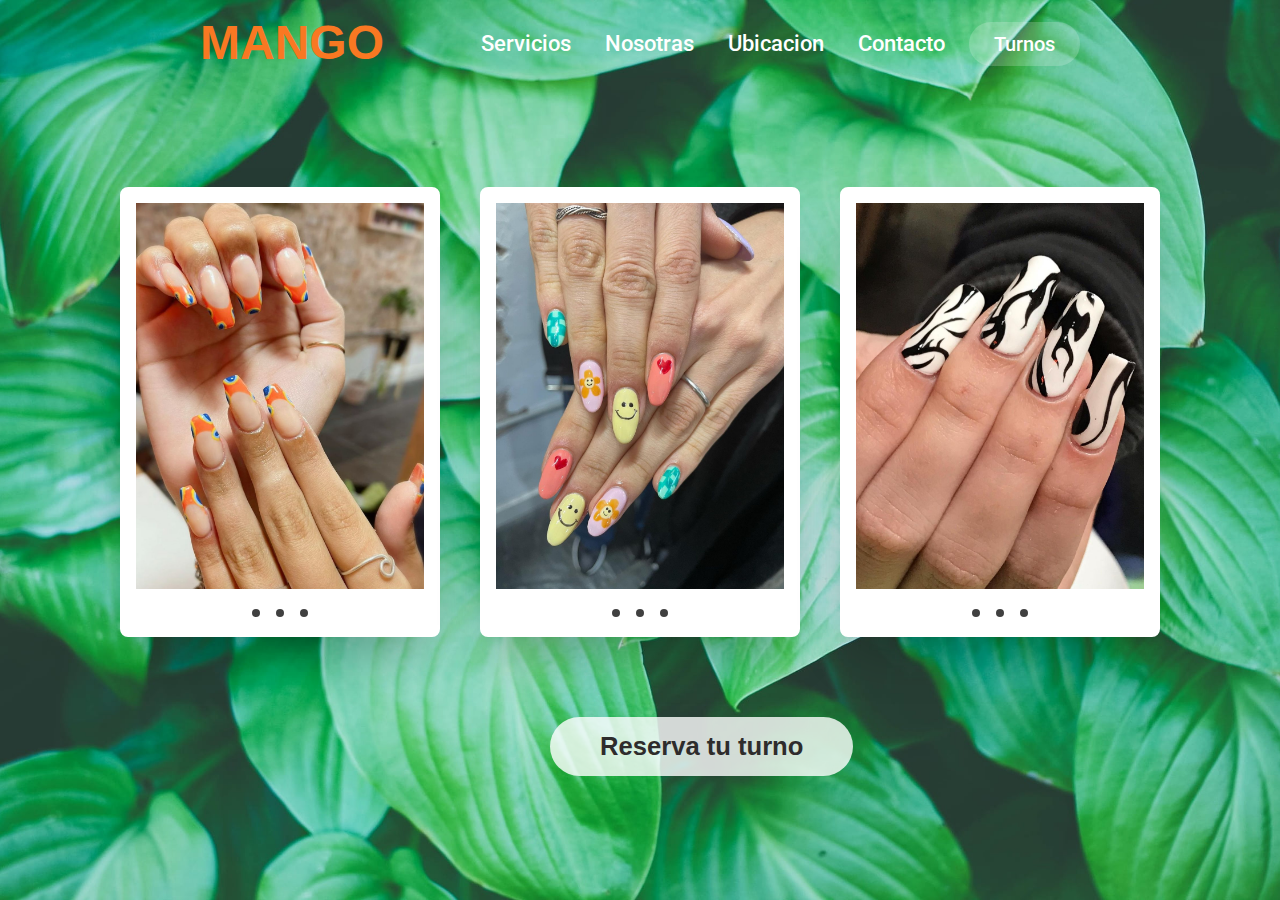
==== index.html @ bdb50934 "Index Realizado Service Incompleto" ====
<!DOCTYPE html>
<html lang="es">
  <head>
    <meta charset="UTF-8" />
    <meta http-equiv="X-UA-Compatible" content="IE=edge" />
    <meta name="viewport" content="width=device-width, initial-scale=1.0" />
    <link rel="stylesheet" href="css/styles.css" />
    <link
      rel="stylesheet"
      href="https://cdnjs.cloudflare.com/ajax/libs/font-awesome/6.4.0/css/all.min.css"
      integrity="sha512-iecdLmaskl7CVkqkXNQ/ZH/XLlvWZOJyj7Yy7tcenmpD1ypASozpmT/E0iPtmFIB46ZmdtAc9eNBvH0H/ZpiBw=="
      crossorigin="anonymous"
      referrerpolicy="no-referrer"
    />
    <title>Mango Nails&Beauty</title>
  </head>
  <body>
    <header>
      <a href="index.html" class="brand">MANGO</a>
      <div class="menu-btn"></div>
      <div class="navigation">
        <div class="navigation-items">
          <a href="service.html">Servicios</a>
          <a href="#">Nosotras</a>
          <a href="#">Ubicacion</a>
          <a href="#">Contacto</a>
          <a href="https://test123.nicasys.ar/" class="btn-turnos">Turnos</a>
        </div>
      </div>
    </header>

    <section class="home">
      <div class="content">
        <div class="slider-wrapper slider-pmaxwmarg">
          <div class="slider">
            <img
              src="img/uñas/258751448_1305770266519343_3861193756973970611_n.jpg"
              alt="uñas1"
              class="slide1"
              id="slide1"
            />
            <img
              src="img/uñas/291589480_1054004661915465_8070044350767184376_n.jpg"
              alt="uñas2"
              class="slide2"
              id="slide2"
            />
            <img
              src="img/uñas/291605928_1033148363999188_7965193248808920447_n.jpg"
              alt="uñas3"
              class="slide3"
              id="slide3"
            />
          </div>
          <div class="slider-nav">
            <a href="#slide1"></a>
            <a href="#slide2"></a>
            <a href="#slide3"></a>
          </div>
        </div>
        <div class="slider-wrapper-2 slider-pmaxwmarg">
          <div class="slider">
            <img
              src="img/uñas/291628297_1376668499481774_2627370178949680066_n.jpg"
              alt="uñas4"
              class="slide4"
              id="slide4"
            />
            <img
              src="img/uñas/291726114_454820536482282_2661721811969067390_n.jpg"
              alt="uñas5"
              class="slide5"
              id="slide5"
            />
            <!-- <img -->
              src="img/uñas/291993462_3196660680608203_8973906679059840340_n.jpg"
              alt="uñas6"
              class="slide6"
              id="slide6"
            />
          </div>
          <div class="slider-nav">
            <a href="#slide4"></a>
            <a href="#slide5"></a>
            <a href="#slide6"></a>
          </div>
        </div>
        <div class="slider-wrapper-3 slider-pmaxwmarg">
          <div class="slider">
            <img
              src="img/uñas/298250066_3327655904132616_2809541928363311021_n (1).jpg"
              alt="uñas7"
              class="slide7"
              id="slide7"
            />
            <img
              src="img/uñas/298346273_1406585856507424_2612470811240037569_n.jpg"
              alt="uñas8"
              class="slide8"
              id="slide8"
            />
            <img
              src="img/uñas/298379493_2169440673234022_869848363907867679_n.jpg"
              alt="uñas9"
              class="slide9"
              id="slide9"
            />
          </div>
          <div class="slider-nav">
            <a href="#slide7"></a>
            <a href="#slide8"></a>
            <a href="#slide9"></a>
          </div>
        </div>
        <div class="div"></div>
        <div class="btn-box">
          <a
            href="https://test123.nicasys.ar/"
            target="_blank"
            class="cta-btn try"
            >Reserva tu turno</a
          >
        </div>
        <div class="media-icons">
          <a href="https://www.instagram.com/mango_nailart/" target="_blank"
            ><i class="fa-brands fa-instagram"></i
          ></a>
          <a href="#"><i class="fa-brands fa-facebook-f"></i></a>
          <a
            href="https://api.whatsapp.com/send?phone=5491135640676"
            target="_blank"
            ><i class="fa-brands fa-whatsapp"></i
          ></a>
        </div>
      </div>
    </section>
   
    </section>

    <script type="text/javascript">
      //javascript of responsive navigationm menu
      const menuBtn = document.querySelector(".menu-btn");
      const navigation = document.querySelector(".navigation");

      menuBtn.addEventListener("click", () => {
        menuBtn.classList.toggle("active");
        navigation.classList.toggle("active");
      });
    </script>
  </body>
</html>
---- css/styles.css ----
@import url("https://fonts.cdnfonts.com/css/walbaum-60pt");
/* font-family: 'Walbaum 60pt', sans-serif; */
@import url("https://fonts.cdnfonts.com/css/fournier-mt-std");
/* font-family: 'Fournier MT Std', sans-serif; */
@import url("https://fonts.googleapis.com/css2?family=Poppins:wght@400;800&family=Raleway&family=Roboto:wght@300;400&display=swap");

/* font-family: 'Poppins', sans-serif;
font-family: 'Raleway', sans-serif;
font-family: 'Roboto', sans-serif; */

html {
  scroll-behavior: smooth;
  box-sizing: border-box;
}
*,
*:before,
*:after {
  padding: 0;
  margin: 0;
  box-sizing: inherit;
  text-decoration: none;
}
body {
  font-family: "Roboto", sans-serif;
}

header {
  z-index: 999;
  position: absolute;
  top: 0;
  left: 0;
  width: 100%;
  display: flex;
  justify-content: space-between;
  align-items: center;
  padding: 15px 200px;
  transition: 0.5 ease;
}

header .brand {
  color: #f97822;
  font-size: 3em;
  font-weight: 800;
  text-transform: uppercase;
  text-decoration: none;
  font-family: "Walbaum 60pt", sans-serif;
}

header .navigation {
  position: relative;
}
header .navigation .navigation-items a {
  position: relative;
  color: #fff;
  font-size: 1.4em;
  font-weight: 500;
  text-decoration: none;
  margin-left: 30px;
  transition: 0.3s ease;
}

header .navigation .navigation-items a:before {
  content: "";
  position: absolute;
  background-color: #fff;
  width: 0;
  height: 3px;
  bottom: 0;
  left: 0;
  transition: 0.3s ease;
}
header .navigation .navigation-items a:hover:before {
  width: 100%;
}
header .navigation .navigation-items .btn-turnos {
  color: #ffffff;
  margin-left: 20px;
  padding: 10px 25px;
  font-size: 20px;
  background: rgba(255, 255, 255, 0.2);
  border-radius: 50px;
}
header .navigation .navigation-items .btn-turnos:hover {
  background-color: #ffffff;
  color: #2e2c2c;
}
.slider-pmaxwmarg {
  position: relative;
  max-width: 20rem;

  margin: 5rem auto;
}
.slider::-webkit-scrollbar {
  display: none;
}
::-webkit-scrollbar {
  display: none;
}
.content {
  display: grid;
  grid-template-columns: repeat(3, 1fr);
}
.slider {
  display: flex;
  height: 50vh;
  overflow-x: auto;
  scroll-snap-type: x mandatory;
  scroll-behavior: smooth;
  box-shadow: 0 1.5rem 3rem -0.75rem hsla(0, 0%, 0%, 0.25);
  border-radius: 0.5rem;
  border-bottom: 3rem solid white;
  border-left: 1rem solid white;
  border-top: 1rem solid white;
  border-right: 1rem solid white;
}
.slider img {
  /* display: flex; */
  flex: 1 0 100%;
  scroll-snap-align: start;
  object-fit: cover;

  width: 100%;
  height: 100%;
}
.slider-nav {
  display: flex;
  column-gap: 1rem;
  position: absolute;
  bottom: 1.25rem;
  left: 50%;
  transform: translateX(-50%);
  z-index: 1;
}
.slider-nav a {
  width: 0.5rem;
  height: 0.5rem;
  border-radius: 50%;
  background-color: #000000;
  opacity: 0.75;
  transition: opacity ease 250ms;
}
.slider-nav a:hover {
  opacity: 1;
}

section {
  padding: 100px;
}

.home {
  position: relative;
  width: 100%;
  min-height: 100vh;
  display: flex;
  justify-content: center;
  flex-direction: column;
  background: url(../img/hero-image.jpg);
  background-repeat: no-repeat;
  background-position: center;
  background-size: cover;
  padding-top: 32px;
}
.home .content {
  z-index: 888;
  color: #fff;
  margin-top: 50px;
}
.btn-box {
  display: flex;
  left: 50%;
  transform: translateX(25%);
}
.cta-btn {
  background-color: rgba(255, 255, 255, 0.8);
  padding: 15px 50px;
  border-radius: 50px;
  color: #2e2c2c;
  font-family: "Fournier MT Std", sans-serif !important;
  font-weight: 700;
  font-size: 1.6rem;
}
.cta-btn:hover {
  background-color: #ffffff;
  transition: 0.7s ease;
}

.home .media-icons {
  z-index: 888;
  position: absolute;
  top: 40%;
  right: 30px;
  display: flex;
  flex-direction: column;
  transition: 0.5s ease;
}

.home .media-icons a {
  color: #fff;
  font-size: 1.6em;
  transition: 0.3s ease;
}
.home .media-icons a:not(:last-child) {
  margin-bottom: 20px;
}
.home .media-icons a:hover {
  transform: scale(1.3);
}

@media (max-width: 1040px) {
  header {
    padding: 10px 20px;
  }
  .btn-box {
    transform: translateX(34%);
  }
  .home .media-icons {
    right: 15px;
  }
  header .navigation {
    display: none;
  }
  header .navigation.active {
    position: fixed;
    width: 100%;
    height: 100vh;
    top: 0;
    left: 0;
    display: flex;
    justify-content: center;
    align-items: center;
    background: rgba(1, 1, 1, 0.5);
  }
  header .navigation .navigation-items a {
    color: #222;
    font-size: 1.3em;
    margin: 20px;
  }
  header .navigation .navigation-items a::before {
    background-color: #222;
    height: 3px;
  }
  header .navigation .navigation-items {
    background-color: #fff;
    width: 600px;
    max-width: 600px;
    margin: 20px;
    padding: 40px;
    display: flex;
    flex-direction: column;
    align-items: center;
    border-radius: 5px;
    box-shadow: 0 5px 25px rgb(1, 1, 1 /20%);
  }
  header .navigation .navigation-items .btn-turnos {
    color: #2e2c2c;
  }
  .menu-btn {
    background: url(../img/icons8-menu-rounded-50.png) no-repeat;
    background-size: 30px;
    background-position: center;
    width: 40px;
    height: 40px;
    cursor: pointer;
    transition: 0.3s ease;
  }
  .menu-btn.active {
    z-index: 999;
    background: url(../img/icons8-close-30.png) no-repeat;
    background-size: 25px;
    background-position: center;
    transition: 0.3s ease;
  }
  .content {
    display: inline;
  }
}
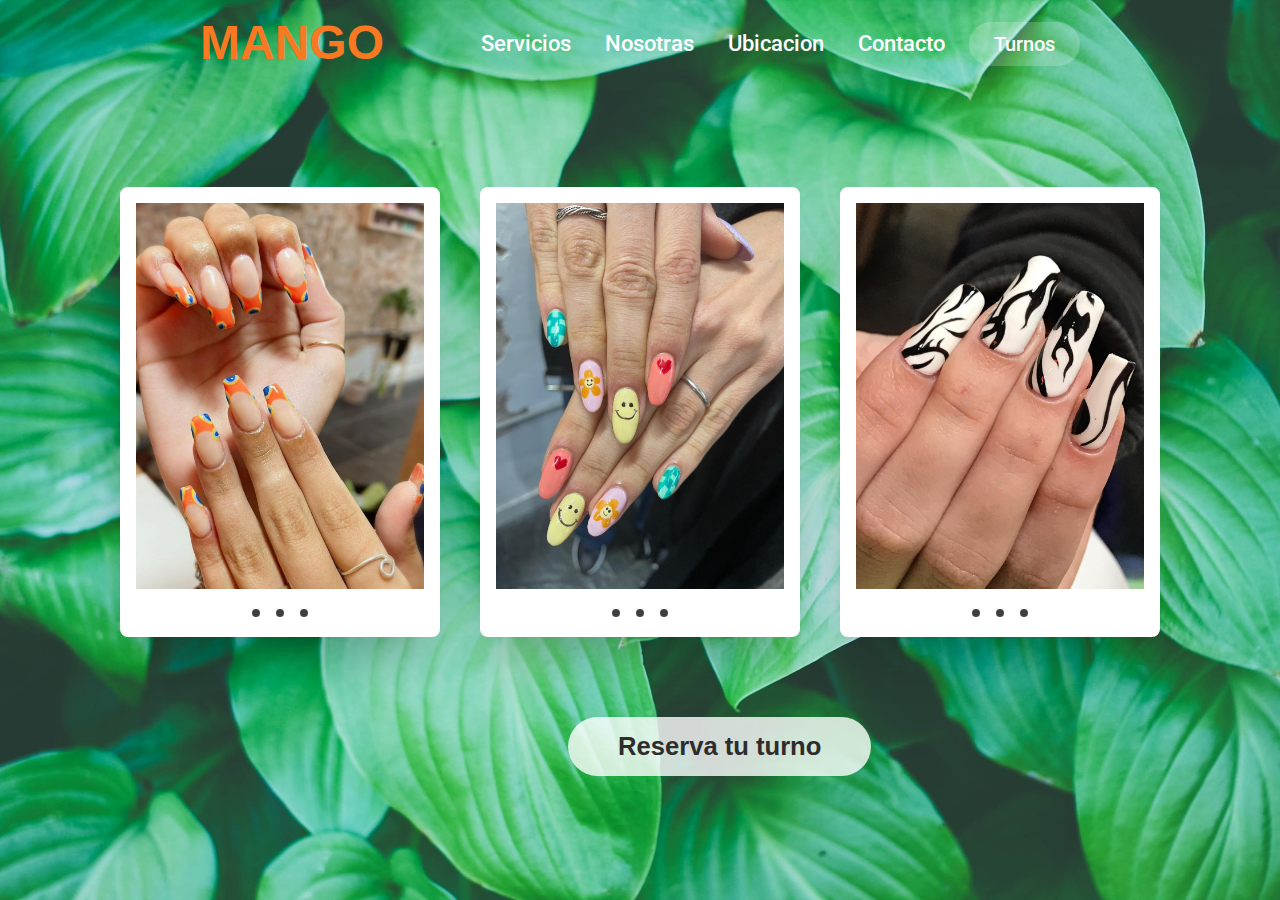
==== commit 94c4a848: "Media maxwidth 720px agregada a index" ====
--- a/index.html
+++ b/index.html
@@ -72,7 +72,7 @@
               class="slide5"
               id="slide5"
             />
-            <!-- <img -->
+            <img
               src="img/uñas/291993462_3196660680608203_8973906679059840340_n.jpg"
               alt="uñas6"
               class="slide6"
--- a/css/styles.css
+++ b/css/styles.css
@@ -168,7 +168,7 @@
 .btn-box {
   display: flex;
   left: 50%;
-  transform: translateX(25%);
+  transform: translateX(30%);
 }
 .cta-btn {
   background-color: rgba(255, 255, 255, 0.8);
@@ -274,3 +274,11 @@
     display: inline;
   }
 }
+@media (max-width: 720px) {
+  .btn-box {
+    transform: translateX(5%);
+  }
+  .cta-btn {
+    padding: 20px 30px;
+  }
+}
